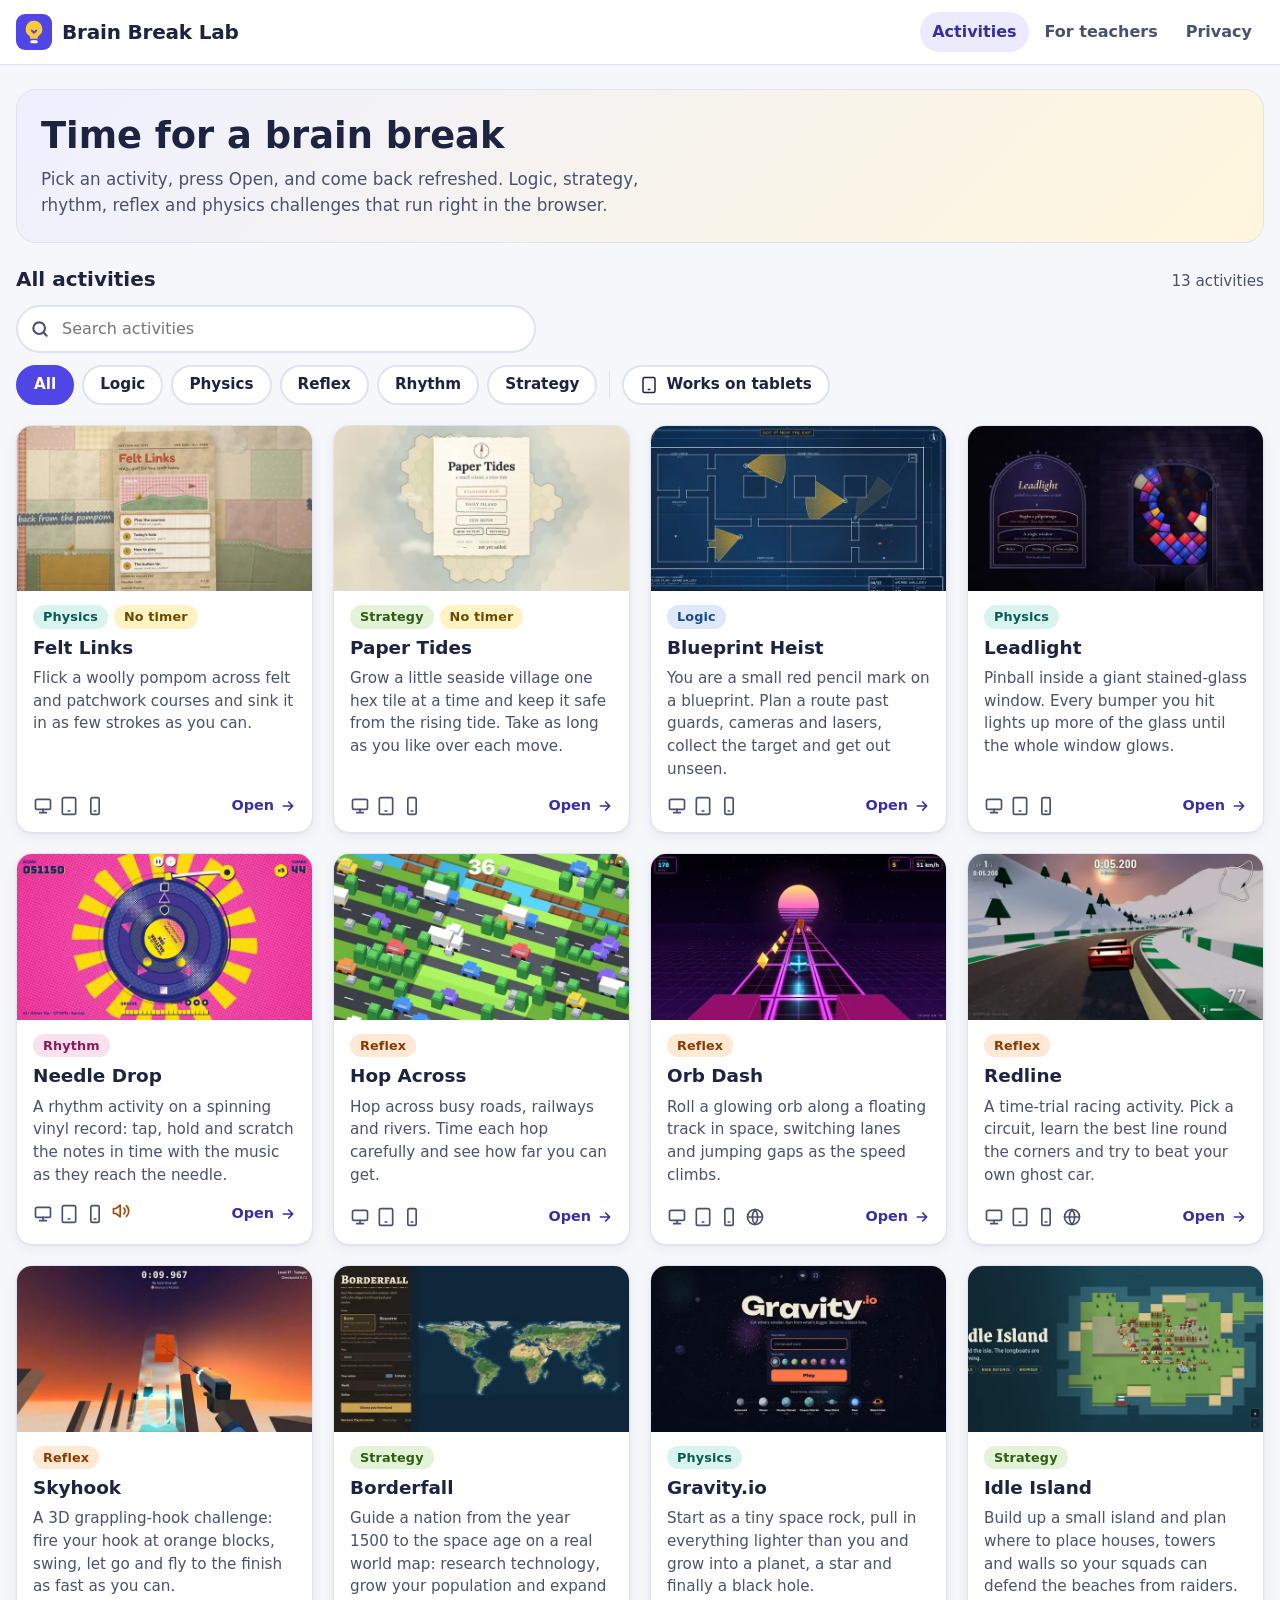
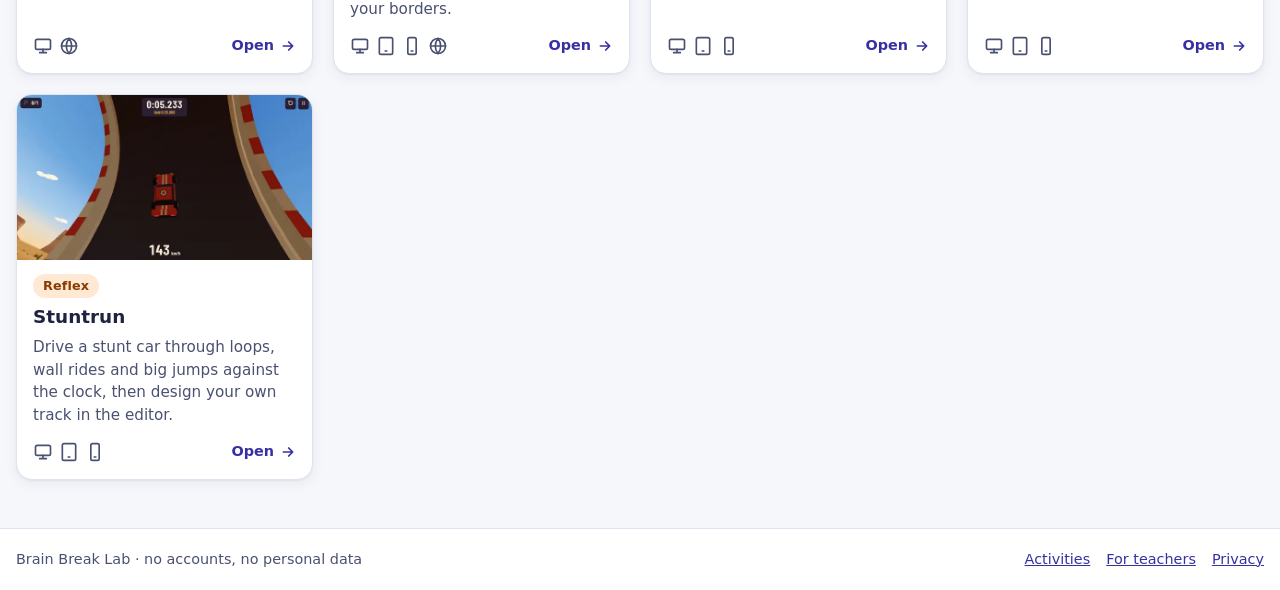
==== index.html @ cc8e6ca2 "Brain Break Lab: classroom activity site Plain HTML/CSS/JS site that embeds browser activities from " ====
<!doctype html>
<html lang="en-GB">
<head>
  <meta charset="utf-8">
  <meta name="viewport" content="width=device-width, initial-scale=1">
  <title>Brain Break Lab</title>
  <meta name="description" content="Short brain-break activities for the classroom: logic, strategy, rhythm, reflex and physics challenges that open in the browser.">
  <meta name="theme-color" content="#4f46e5">
  <meta property="og:title" content="Brain Break Lab">
  <meta property="og:description" content="Short brain-break activities for the classroom.">
  <link rel="icon" href="assets/favicon.svg" type="image/svg+xml">
  <link rel="stylesheet" href="assets/style.css">
</head>
<body data-page="home">
  <a class="skip-link" href="#main">Skip to the activities</a>
  <header class="site-header">
    <div class="wrap">
      <a class="brand" href="./" aria-label="Brain Break Lab home">
        <svg viewBox="0 0 48 48" aria-hidden="true" focusable="false"><rect width="48" height="48" rx="12" fill="#4f46e5"/><path d="M24 9a11 11 0 0 0-6.5 19.9c1 .8 1.5 1.9 1.5 3.1v1h10v-1c0-1.2.5-2.3 1.5-3.1A11 11 0 0 0 24 9z" fill="#ffc93c"/><rect x="19" y="35" width="10" height="4" rx="2" fill="#fff"/><path d="M21 22l3 3 3-3" fill="none" stroke="#4f46e5" stroke-width="2.4" stroke-linecap="round" stroke-linejoin="round"/></svg>
        Brain Break Lab
      </a>
      <nav class="site-nav" aria-label="Main">
        <a href="./" aria-current="page">Activities</a>
        <a href="teachers.html">For teachers</a>
        <a href="privacy.html">Privacy</a>
      </nav>
    </div>
  </header>

  <main id="main" class="wrap">
    <section class="hero" aria-labelledby="hero-h">
      <h1 id="hero-h">Time for a brain break</h1>
      <p>Pick an activity, press Open, and come back refreshed. Logic, strategy, rhythm, reflex and physics challenges that run right in the browser.</p>
    </section>

    <section class="recent" id="recent" aria-labelledby="recent-h" hidden>
      <div class="section-head">
        <h2 id="recent-h">Recently opened</h2>
        <button type="button" class="link-btn" id="recent-clear">Clear</button>
      </div>
      <ul class="recent-list" id="recent-list"></ul>
    </section>

    <section aria-labelledby="all-h">
      <div class="section-head"><h2 id="all-h">All activities</h2><p class="result-count" id="count" aria-live="polite"></p></div>
      <div class="toolbar">
        <div class="search">
          <svg viewBox="0 0 24 24" fill="none" stroke="currentColor" stroke-width="2.5" stroke-linecap="round" aria-hidden="true" focusable="false"><circle cx="11" cy="11" r="7"/><path d="m20 20-3.5-3.5"/></svg>
          <label class="sr-only" for="search">Search activities</label>
          <input type="search" id="search" placeholder="Search activities" autocomplete="off" spellcheck="false">
        </div>
        <div class="chips" role="group" aria-label="Filter activities">
          <div class="chips" id="chips" role="group" aria-label="Category"></div>
          <span class="divider" aria-hidden="true"></span>
          <button type="button" class="chip chip-toggle" id="tablet-filter" aria-pressed="false">
            <svg viewBox="0 0 24 24" fill="none" stroke="currentColor" stroke-width="2" stroke-linecap="round" stroke-linejoin="round" aria-hidden="true" focusable="false"><rect x="4" y="2" width="16" height="20" rx="2"/><path d="M11 18h2"/></svg>
            Works on tablets
          </button>
        </div>
      </div>

      <ul class="grid" id="grid" aria-label="Activities"></ul>
      <div class="empty" id="empty" hidden>
        <p><strong>No activities match.</strong></p>
        <p><button type="button" class="btn btn-ghost" id="clear-filters">Clear search and filters</button></p>
      </div>
    </section>

    <!-- At most one ad slot, Home page only. Stays empty and hidden unless
         site-config.json has "ads": { "enabled": true, "client": "ca-pub-…" }.
         See the "Ads" section of README.md before turning this on. -->
    <aside class="ad-slot" id="ad-slot" aria-label="Advertisement" hidden></aside>
  </main>

  <footer class="site-footer">
    <div class="wrap">
      <span>Brain Break Lab · no accounts, no personal data</span>
      <nav aria-label="Footer">
        <a href="./">Activities</a>
        <a href="teachers.html">For teachers</a>
        <a href="privacy.html">Privacy</a>
      </nav>
    </div>
  </footer>
  <script src="assets/app.js"></script>
</body>
</html>
---- assets/style.css ----
/* Brain Break Lab: shared styles. No external fonts or CDNs. */
:root {
  --bg: #f6f7fb;
  --surface: #ffffff;
  --ink: #1d2340;
  --ink-soft: #4a5170;
  --line: #dfe3ef;
  --brand: #4f46e5;
  --brand-dark: #3730a3;
  --brand-tint: #eceafd;
  --sun: #ffc93c;
  --focus: #f59e0b;
  --radius: 16px;
  --shadow: 0 1px 2px rgba(29, 35, 64, .06), 0 4px 14px rgba(29, 35, 64, .06);
  --shadow-hover: 0 2px 4px rgba(29, 35, 64, .08), 0 10px 28px rgba(29, 35, 64, .12);
  --font: system-ui, -apple-system, "Segoe UI", Roboto, "Helvetica Neue", Arial, "Noto Sans", sans-serif;
  --gutter: 16px;
}

*, *::before, *::after { box-sizing: border-box; }
html { -webkit-text-size-adjust: 100%; }
body {
  margin: 0;
  font-family: var(--font);
  font-size: 1rem;
  line-height: 1.5;
  color: var(--ink);
  background: var(--bg);
}
img { max-width: 100%; display: block; }
a { color: var(--brand-dark); }
a:hover { color: var(--brand); }
h1, h2, h3 { line-height: 1.2; margin: 0 0 .5em; }
p { margin: 0 0 1em; }

:focus-visible {
  outline: 3px solid var(--focus);
  outline-offset: 2px;
  border-radius: 6px;
}

.sr-only {
  position: absolute !important;
  width: 1px; height: 1px; padding: 0; margin: -1px;
  overflow: hidden; clip: rect(0 0 0 0); white-space: nowrap; border: 0;
}
.skip-link {
  position: absolute; left: 8px; top: -60px; z-index: 100;
  background: var(--ink); color: #fff; padding: 10px 14px; border-radius: 8px;
  text-decoration: none; font-weight: 600;
}
.skip-link:focus { top: 8px; color: #fff; }

.wrap { width: 100%; max-width: 1280px; margin: 0 auto; padding: 0 var(--gutter); }

/* Header */
.site-header {
  background: var(--surface);
  border-bottom: 1px solid var(--line);
}
.site-header .wrap {
  display: flex; align-items: center; justify-content: space-between;
  gap: 12px; flex-wrap: wrap; padding-top: 12px; padding-bottom: 12px;
}
.brand {
  display: inline-flex; align-items: center; gap: 10px;
  color: var(--ink); text-decoration: none; font-weight: 800; font-size: 1.25rem;
  letter-spacing: -.01em;
}
.brand:hover { color: var(--ink); }
.brand svg { width: 36px; height: 36px; flex: none; }
.site-nav { display: flex; gap: 4px; flex-wrap: wrap; }
.site-nav a {
  text-decoration: none; color: var(--ink-soft); font-weight: 600;
  padding: 8px 12px; border-radius: 999px;
}
.site-nav a:hover { background: var(--brand-tint); color: var(--brand-dark); }
.site-nav a[aria-current="page"] { background: var(--brand-tint); color: var(--brand-dark); }

main, main.wrap { display: block; padding-top: 24px; padding-bottom: 48px; }

/* Footer */
.site-footer { border-top: 1px solid var(--line); background: var(--surface); color: var(--ink-soft); font-size: .9rem; }
.site-footer .wrap { display: flex; flex-wrap: wrap; gap: 8px 20px; justify-content: space-between; padding-top: 20px; padding-bottom: 20px; }
.site-footer nav { display: flex; gap: 16px; flex-wrap: wrap; }

/* Hero */
.hero {
  background: linear-gradient(135deg, #eef0ff 0%, #fff6dc 100%);
  border: 1px solid var(--line);
  border-radius: calc(var(--radius) + 4px);
  padding: 24px;
  margin-bottom: 24px;
}
.hero h1 { font-size: clamp(1.6rem, 4vw, 2.3rem); margin-bottom: .25em; }
.hero p { color: var(--ink-soft); font-size: 1.05rem; max-width: 60ch; margin: 0; }

/* Buttons */
.btn {
  display: inline-flex; align-items: center; justify-content: center; gap: 8px;
  min-height: 44px; padding: 10px 18px;
  font: inherit; font-weight: 700; text-decoration: none;
  border-radius: 999px; border: 2px solid transparent; cursor: pointer;
  background: var(--brand); color: #fff;
}
.btn:hover { background: var(--brand-dark); color: #fff; }
.btn svg { width: 20px; height: 20px; flex: none; }
.btn-ghost { background: var(--surface); color: var(--ink); border-color: var(--line); }
.btn-ghost:hover { background: var(--brand-tint); color: var(--brand-dark); border-color: #c9c4f7; }
.btn-small { min-height: 36px; padding: 6px 14px; font-size: .9rem; }

/* Filters */
.toolbar { display: grid; gap: 12px; margin-bottom: 20px; }
.search {
  position: relative; max-width: 520px;
}
.search svg { position: absolute; left: 14px; top: 50%; width: 20px; height: 20px; transform: translateY(-50%); color: var(--ink-soft); pointer-events: none; }
.search input {
  width: 100%; min-height: 48px; padding: 10px 14px 10px 44px;
  font: inherit; color: var(--ink);
  border: 2px solid var(--line); border-radius: 999px; background: var(--surface);
}
.search input:focus { border-color: var(--brand); outline: none; box-shadow: 0 0 0 3px rgba(245, 158, 11, .5); }
.chips { display: flex; flex-wrap: wrap; gap: 8px; align-items: center; }
.chip {
  min-height: 40px; padding: 6px 16px;
  font: inherit; font-weight: 600; font-size: .95rem; color: var(--ink);
  background: var(--surface); border: 2px solid var(--line); border-radius: 999px; cursor: pointer;
}
.chip:hover { border-color: #c9c4f7; background: var(--brand-tint); }
.chip[aria-pressed="true"] { background: var(--brand); border-color: var(--brand); color: #fff; }
.chip-toggle { display: inline-flex; align-items: center; gap: 8px; }
.chip-toggle svg { width: 18px; height: 18px; }
.chips .divider { width: 1px; height: 28px; background: var(--line); margin: 0 4px; }
.result-count { color: var(--ink-soft); font-size: .95rem; margin: 0; }

/* Grid of cards */
.grid { display: grid; gap: 20px; grid-template-columns: 1fr; list-style: none; margin: 0; padding: 0; }
@media (min-width: 600px) { .grid { grid-template-columns: repeat(2, 1fr); } }
@media (min-width: 900px) { .grid { grid-template-columns: repeat(3, 1fr); } }
@media (min-width: 1200px) { .grid { grid-template-columns: repeat(4, 1fr); } }

.card {
  position: relative; display: flex; flex-direction: column;
  background: var(--surface); border: 1px solid var(--line); border-radius: var(--radius);
  overflow: hidden; box-shadow: var(--shadow);
  transition: transform .15s ease, box-shadow .15s ease;
}
.card:hover { transform: translateY(-3px); box-shadow: var(--shadow-hover); }
.card:focus-within { box-shadow: var(--shadow-hover), 0 0 0 3px var(--focus); }
.card .thumb { aspect-ratio: 16 / 9; background: #e8ebf5; }
.card .thumb img { width: 100%; height: 100%; object-fit: cover; }
.card-body { display: flex; flex-direction: column; gap: 8px; padding: 14px 16px 16px; flex: 1; }
.card h3 { font-size: 1.15rem; margin: 0; }
.card h3 a { color: var(--ink); text-decoration: none; }
.card h3 a::after { content: ""; position: absolute; inset: 0; } /* whole card is clickable */
.card h3 a:focus-visible { outline: none; }
.card p { margin: 0; color: var(--ink-soft); font-size: .95rem; }
.card-meta { display: flex; align-items: center; justify-content: space-between; gap: 8px; margin-top: auto; padding-top: 6px; flex-wrap: wrap; }
.card .open-pill {
  display: inline-flex; align-items: center; gap: 6px;
  font-weight: 700; font-size: .9rem; color: var(--brand-dark);
}
.card .open-pill svg { width: 16px; height: 16px; }

.badges { display: flex; flex-wrap: wrap; gap: 6px; align-items: center; }
.badge {
  display: inline-flex; align-items: center; gap: 4px;
  padding: 2px 10px; border-radius: 999px;
  font-size: .8rem; font-weight: 700; letter-spacing: .01em;
  background: #ece9fd; color: #3b2fa8;
}
.badge[data-cat="Physics"]  { background: #d9f3ef; color: #0b5c52; }
.badge[data-cat="Strategy"] { background: #e2f3d8; color: #2f5d12; }
.badge[data-cat="Logic"]    { background: #dde9fb; color: #1c4a8f; }
.badge[data-cat="Rhythm"]   { background: #fbe0ee; color: #8a1b55; }
.badge[data-cat="Reflex"]   { background: #ffe8d4; color: #8a3b00; }
.badge[data-cat="Arena"]    { background: #e8e9ee; color: #3a3f52; }
.badge-calm { background: #fff3c4; color: #6b4b00; }

.icons { display: inline-flex; gap: 6px; align-items: center; color: var(--ink-soft); }
.icons svg { width: 20px; height: 20px; }
.icons .warn { color: #a3470c; }

.empty {
  text-align: center; padding: 40px 16px; color: var(--ink-soft);
  background: var(--surface); border: 2px dashed var(--line); border-radius: var(--radius);
}

/* Recently opened */
.recent { margin-bottom: 28px; }
.section-head { display: flex; align-items: baseline; justify-content: space-between; gap: 12px; margin-bottom: 12px; }
.section-head h2 { font-size: 1.25rem; margin: 0; }
.link-btn { background: none; border: 0; font: inherit; color: var(--brand-dark); text-decoration: underline; cursor: pointer; padding: 4px; }
.recent-list { display: flex; gap: 12px; overflow-x: auto; list-style: none; margin: 0; padding: 4px 4px 10px; scroll-snap-type: x proximity; }
.recent-list li { flex: 0 0 200px; scroll-snap-align: start; }
.recent-item {
  display: block; text-decoration: none; color: var(--ink);
  background: var(--surface); border: 1px solid var(--line); border-radius: 12px; overflow: hidden; box-shadow: var(--shadow);
}
.recent-item:hover { color: var(--brand-dark); box-shadow: var(--shadow-hover); }
.recent-item img { aspect-ratio: 16 / 9; width: 100%; height: auto; object-fit: cover; background: #e8ebf5; }
.recent-item span { display: block; padding: 8px 10px; font-weight: 700; font-size: .95rem; }

/* Ad slot (only used when ads are turned on in site-config.json) */
.ad-slot { margin: 32px auto 0; max-width: 728px; text-align: center; }
.ad-slot .ad-label { font-size: .75rem; color: var(--ink-soft); text-transform: uppercase; letter-spacing: .08em; }

/* Activity page */
.activity-top { display: flex; align-items: center; gap: 12px; flex-wrap: wrap; margin-bottom: 16px; }
.activity-top h1 { font-size: clamp(1.4rem, 3vw, 2rem); margin: 0; }
.stage-outer { margin: 0 auto 14px; width: 100%; max-width: calc((100vh - 200px) * 16 / 9); min-width: min(100%, 560px); }
.stage {
  position: relative; width: 100%; aspect-ratio: 16 / 9;
  background: #1d2340; border-radius: var(--radius); overflow: hidden;
  box-shadow: var(--shadow);
}
.stage iframe { position: absolute; inset: 0; width: 100%; height: 100%; border: 0; display: block; background: #1d2340; }
.stage:fullscreen { border-radius: 0; aspect-ratio: auto; width: 100vw; height: 100vh; max-width: none; }
.stage:-webkit-full-screen { border-radius: 0; width: 100vw; height: 100vh; }
.stage-msg {
  position: absolute; inset: 0; display: flex; flex-direction: column; align-items: center; justify-content: center;
  gap: 12px; padding: 24px; text-align: center; color: #fff;
  background: rgba(29, 35, 64, .92);
}
.stage-msg[hidden] { display: none; }
.stage-msg p { margin: 0; max-width: 46ch; }
.stage-msg .btn { background: #fff; color: var(--ink); }
.stage-msg .btn:hover { background: var(--sun); color: var(--ink); }
.spinner {
  width: 40px; height: 40px; border-radius: 50%;
  border: 4px solid rgba(255, 255, 255, .25); border-top-color: var(--sun);
  animation: spin 1s linear infinite;
}
@keyframes spin { to { transform: rotate(360deg); } }
.stage-tools { display: flex; gap: 10px; flex-wrap: wrap; align-items: center; justify-content: space-between; margin-bottom: 24px; }
.stage-tools .hint { color: var(--ink-soft); font-size: .9rem; margin: 0; }
.stage-tools .btns { display: flex; gap: 10px; flex-wrap: wrap; }

.pc-only-box {
  background: var(--surface); border: 2px solid var(--line); border-radius: var(--radius);
  padding: 32px 24px; text-align: center; margin-bottom: 24px;
}
.pc-only-box svg { width: 64px; height: 64px; color: var(--brand); margin: 0 auto 12px; }

.info-grid { display: grid; gap: 20px; }
@media (min-width: 900px) { .info-grid { grid-template-columns: 1fr 1.2fr; align-items: start; } }
.panel { background: var(--surface); border: 1px solid var(--line); border-radius: var(--radius); padding: 20px; box-shadow: var(--shadow); }
.panel h2 { font-size: 1.15rem; }
.notes { list-style: none; padding: 0; margin: 12px 0 0; display: grid; gap: 10px; }
.notes li { display: flex; gap: 10px; align-items: flex-start; padding: 10px 12px; border-radius: 12px; background: var(--bg); }
.notes li svg { width: 22px; height: 22px; flex: none; margin-top: 1px; color: var(--brand); }
.notes li.note-warn { background: #fff4e5; }
.notes li.note-warn svg { color: #a3470c; }

table { width: 100%; border-collapse: collapse; font-size: .95rem; }
th, td { text-align: left; padding: 10px 12px; border-bottom: 1px solid var(--line); vertical-align: top; }
thead th { background: var(--bg); font-size: .85rem; text-transform: uppercase; letter-spacing: .04em; color: var(--ink-soft); }
tbody tr:last-child td { border-bottom: 0; }
.table-wrap { overflow-x: auto; border: 1px solid var(--line); border-radius: 12px; }

/* Text pages */
.prose { max-width: 78ch; }
.prose h2 { margin-top: 1.6em; font-size: 1.35rem; }
.prose ul { padding-left: 1.3em; }
.prose li { margin-bottom: .35em; }
.url-list { font-family: ui-monospace, "Cascadia Mono", Consolas, Menlo, monospace; font-size: .9rem; background: var(--surface); border: 1px solid var(--line); border-radius: 12px; padding: 14px 16px; white-space: pre-wrap; word-break: break-all; margin: 0 0 12px; }
.callout { background: #fff8e1; border: 1px solid #f3dc8f; border-radius: 12px; padding: 14px 16px; margin: 1em 0; }

@media (max-width: 599px) {
  .hero { padding: 18px; }
  .chips .divider { display: none; }
  .stage-outer { min-width: 0; }
}

@media (prefers-reduced-motion: reduce) {
  *, *::before, *::after { animation-duration: .01ms !important; animation-iteration-count: 1 !important; transition-duration: .01ms !important; scroll-behavior: auto !important; }
  .card:hover { transform: none; }
}
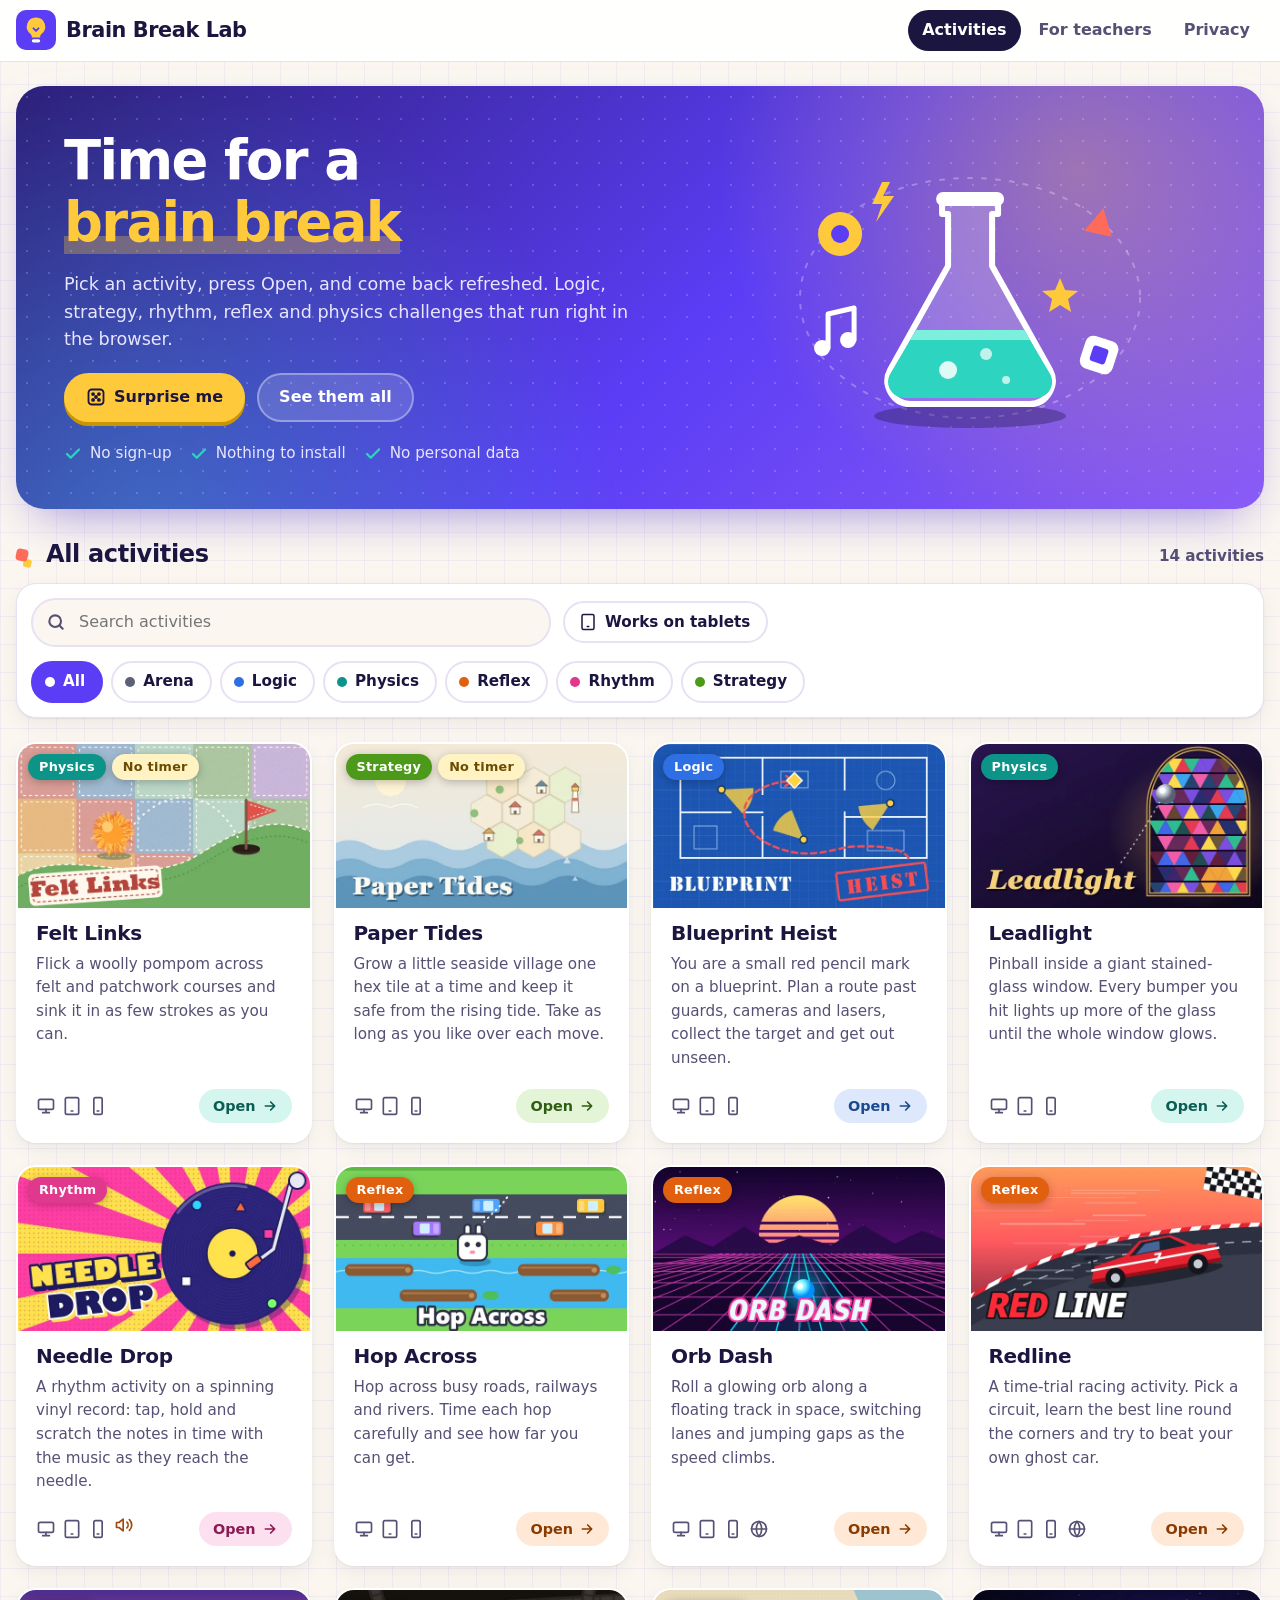
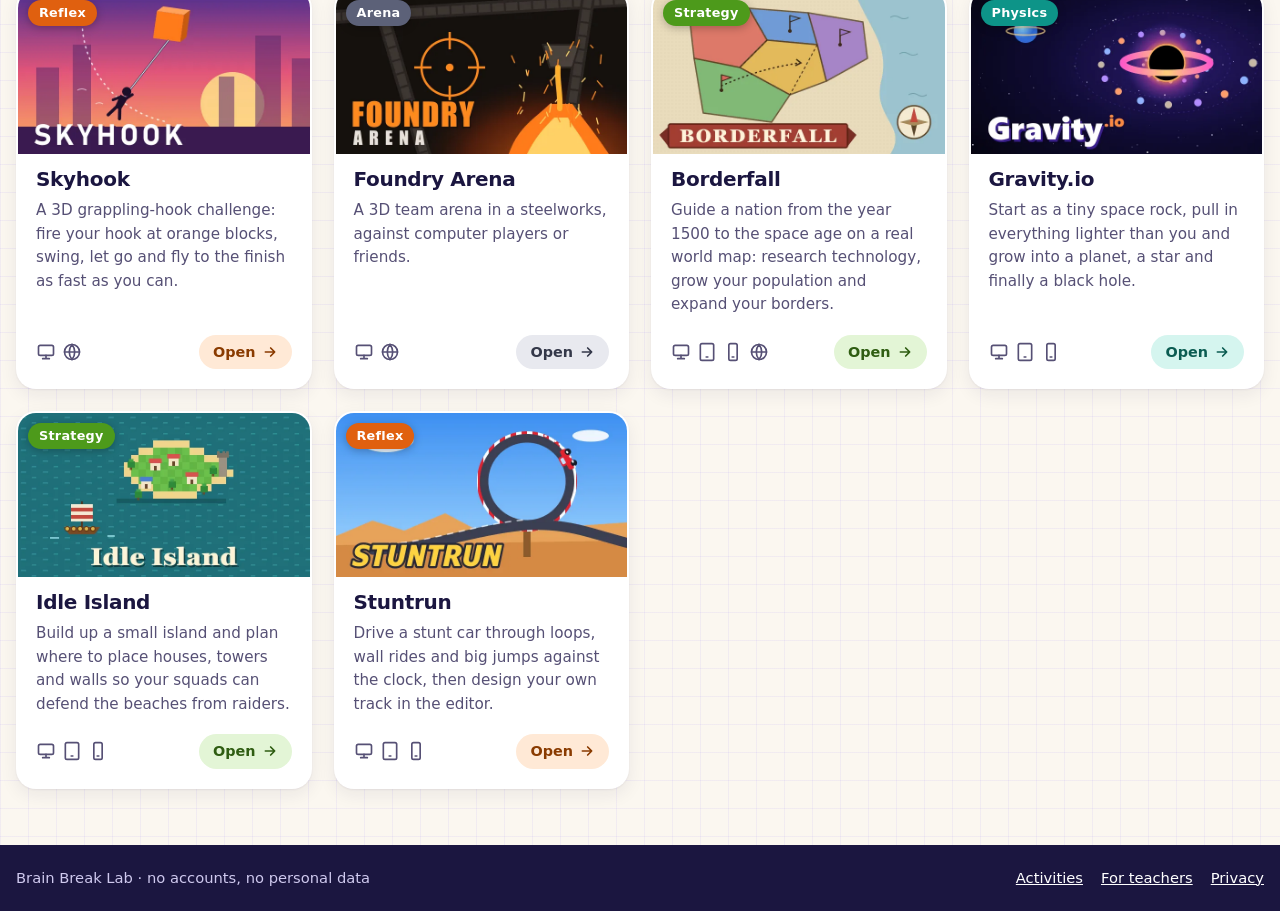
==== commit 53b95ebc: "New look and custom thumbnail artwork - Brighter design: hero banner with illustration, category col" ====
--- a/index.html
+++ b/index.html
@@ -5,7 +5,7 @@
   <meta name="viewport" content="width=device-width, initial-scale=1">
   <title>Brain Break Lab</title>
   <meta name="description" content="Short brain-break activities for the classroom: logic, strategy, rhythm, reflex and physics challenges that open in the browser.">
-  <meta name="theme-color" content="#4f46e5">
+  <meta name="theme-color" content="#5b3df5">
   <meta property="og:title" content="Brain Break Lab">
   <meta property="og:description" content="Short brain-break activities for the classroom.">
   <link rel="icon" href="assets/favicon.svg" type="image/svg+xml">
@@ -16,7 +16,7 @@
   <header class="site-header">
     <div class="wrap">
       <a class="brand" href="./" aria-label="Brain Break Lab home">
-        <svg viewBox="0 0 48 48" aria-hidden="true" focusable="false"><rect width="48" height="48" rx="12" fill="#4f46e5"/><path d="M24 9a11 11 0 0 0-6.5 19.9c1 .8 1.5 1.9 1.5 3.1v1h10v-1c0-1.2.5-2.3 1.5-3.1A11 11 0 0 0 24 9z" fill="#ffc93c"/><rect x="19" y="35" width="10" height="4" rx="2" fill="#fff"/><path d="M21 22l3 3 3-3" fill="none" stroke="#4f46e5" stroke-width="2.4" stroke-linecap="round" stroke-linejoin="round"/></svg>
+        <svg viewBox="0 0 48 48" aria-hidden="true" focusable="false"><rect width="48" height="48" rx="12" fill="#5b3df5"/><path d="M24 9a11 11 0 0 0-6.5 19.9c1 .8 1.5 1.9 1.5 3.1v1h10v-1c0-1.2.5-2.3 1.5-3.1A11 11 0 0 0 24 9z" fill="#ffc93c"/><rect x="19" y="35" width="10" height="4" rx="2" fill="#fff"/><path d="M21 22l3 3 3-3" fill="none" stroke="#5b3df5" stroke-width="2.4" stroke-linecap="round" stroke-linejoin="round"/></svg>
         Brain Break Lab
       </a>
       <nav class="site-nav" aria-label="Main">
@@ -29,8 +29,43 @@
 
   <main id="main" class="wrap">
     <section class="hero" aria-labelledby="hero-h">
-      <h1 id="hero-h">Time for a brain break</h1>
-      <p>Pick an activity, press Open, and come back refreshed. Logic, strategy, rhythm, reflex and physics challenges that run right in the browser.</p>
+      <div>
+        <h1 id="hero-h">Time for a <span class="hl">brain break</span></h1>
+        <p>Pick an activity, press Open, and come back refreshed. Logic, strategy, rhythm, reflex and physics challenges that run right in the browser.</p>
+        <div class="hero-actions">
+          <button type="button" class="btn btn-sun" id="surprise" hidden>
+            <svg viewBox="0 0 24 24" fill="none" stroke="currentColor" stroke-width="2.2" stroke-linecap="round" stroke-linejoin="round" aria-hidden="true" focusable="false"><rect x="3" y="3" width="18" height="18" rx="4"/><circle cx="8.5" cy="8.5" r="1.2" fill="currentColor"/><circle cx="15.5" cy="15.5" r="1.2" fill="currentColor"/><circle cx="15.5" cy="8.5" r="1.2" fill="currentColor"/><circle cx="8.5" cy="15.5" r="1.2" fill="currentColor"/><circle cx="12" cy="12" r="1.2" fill="currentColor"/></svg>
+            Surprise me
+          </button>
+          <a class="btn btn-glass" href="#all-h">See them all</a>
+        </div>
+        <ul class="hero-facts">
+          <li><svg viewBox="0 0 24 24" fill="none" stroke="currentColor" stroke-width="3" stroke-linecap="round" stroke-linejoin="round" aria-hidden="true" focusable="false"><path d="M4 12l5 5L20 6"/></svg>No sign-up</li>
+          <li><svg viewBox="0 0 24 24" fill="none" stroke="currentColor" stroke-width="3" stroke-linecap="round" stroke-linejoin="round" aria-hidden="true" focusable="false"><path d="M4 12l5 5L20 6"/></svg>Nothing to install</li>
+          <li><svg viewBox="0 0 24 24" fill="none" stroke="currentColor" stroke-width="3" stroke-linecap="round" stroke-linejoin="round" aria-hidden="true" focusable="false"><path d="M4 12l5 5L20 6"/></svg>No personal data</li>
+        </ul>
+      </div>
+      <div class="hero-art" aria-hidden="true">
+        <svg viewBox="0 0 400 300" focusable="false">
+          <g class="orbit" fill="none" stroke="rgba(255,255,255,.28)" stroke-width="2" stroke-dasharray="4 10" stroke-linecap="round"><ellipse cx="200" cy="150" rx="170" ry="120"/></g>
+          <ellipse cx="200" cy="268" rx="96" ry="12" fill="rgba(27,22,64,.35)"/>
+          <!-- flask -->
+          <path d="M172 52h56v14h-6v52l58 104c8 15-3 34-20 34H140c-17 0-28-19-20-34l58-104V66h-6z" fill="rgba(255,255,255,.18)" stroke="#fff" stroke-width="6" stroke-linejoin="round"/>
+          <path d="M146 182h108l26 44c6 11-2 24-14 24H134c-12 0-20-13-14-24z" fill="#2dd4bf"/>
+          <path d="M146 182h108l6 10H140z" fill="#7cf0dd"/>
+          <circle class="float" cx="178" cy="222" r="9" fill="#fff" opacity=".85"/>
+          <circle class="float b" cx="216" cy="206" r="6" fill="#fff" opacity=".7"/>
+          <circle class="float c" cx="236" cy="232" r="4" fill="#fff" opacity=".7"/>
+          <rect x="166" y="44" width="68" height="14" rx="7" fill="#fff"/>
+          <!-- floating shapes -->
+          <g class="float"><circle cx="70" cy="86" r="22" fill="#ffc93c"/><circle cx="70" cy="86" r="9" fill="#5b3df5"/></g>
+          <g class="float b"><path d="M330 60l14 26h-28z" fill="#ff6b5b" transform="rotate(12 330 76)"/></g>
+          <g class="float c"><rect x="312" y="190" width="34" height="34" rx="8" fill="#fff" transform="rotate(18 329 207)"/><rect x="321" y="199" width="16" height="16" rx="3" fill="#5b3df5" transform="rotate(18 329 207)"/></g>
+          <g class="float b"><path d="M58 200v-34l26-6v32" fill="none" stroke="#fff" stroke-width="5" stroke-linecap="round" stroke-linejoin="round"/><circle cx="52" cy="200" r="8" fill="#fff"/><circle cx="78" cy="192" r="8" fill="#fff"/></g>
+          <g class="float"><path d="M290 130l5 12 13 1-10 8 3 13-11-7-11 7 3-13-10-8 13-1z" fill="#ffc93c"/></g>
+          <g class="float c"><path d="M112 34l-10 22h10l-6 18 18-26h-11l7-14z" fill="#ffc93c"/></g>
+        </svg>
+      </div>
     </section>
 
     <section class="recent" id="recent" aria-labelledby="recent-h" hidden>
@@ -43,20 +78,19 @@
 
     <section aria-labelledby="all-h">
       <div class="section-head"><h2 id="all-h">All activities</h2><p class="result-count" id="count" aria-live="polite"></p></div>
-      <div class="toolbar">
-        <div class="search">
-          <svg viewBox="0 0 24 24" fill="none" stroke="currentColor" stroke-width="2.5" stroke-linecap="round" aria-hidden="true" focusable="false"><circle cx="11" cy="11" r="7"/><path d="m20 20-3.5-3.5"/></svg>
-          <label class="sr-only" for="search">Search activities</label>
-          <input type="search" id="search" placeholder="Search activities" autocomplete="off" spellcheck="false">
-        </div>
-        <div class="chips" role="group" aria-label="Filter activities">
-          <div class="chips" id="chips" role="group" aria-label="Category"></div>
-          <span class="divider" aria-hidden="true"></span>
+      <div class="toolbar" role="group" aria-label="Filter activities">
+        <div class="toolbar-row">
+          <div class="search">
+            <svg viewBox="0 0 24 24" fill="none" stroke="currentColor" stroke-width="2.5" stroke-linecap="round" aria-hidden="true" focusable="false"><circle cx="11" cy="11" r="7"/><path d="m20 20-3.5-3.5"/></svg>
+            <label class="sr-only" for="search">Search activities</label>
+            <input type="search" id="search" placeholder="Search activities" autocomplete="off" spellcheck="false">
+          </div>
           <button type="button" class="chip chip-toggle" id="tablet-filter" aria-pressed="false">
             <svg viewBox="0 0 24 24" fill="none" stroke="currentColor" stroke-width="2" stroke-linecap="round" stroke-linejoin="round" aria-hidden="true" focusable="false"><rect x="4" y="2" width="16" height="20" rx="2"/><path d="M11 18h2"/></svg>
             Works on tablets
           </button>
         </div>
+        <div class="chips" id="chips" role="group" aria-label="Category"></div>
       </div>
 
       <ul class="grid" id="grid" aria-label="Activities"></ul>
--- a/assets/style.css
+++ b/assets/style.css
@@ -1,21 +1,39 @@
 /* Brain Break Lab: shared styles. No external fonts or CDNs. */
 :root {
-  --bg: #f6f7fb;
+  --bg: #fbf7f0;
+  --grid-line: rgba(91, 61, 245, .06);
   --surface: #ffffff;
-  --ink: #1d2340;
-  --ink-soft: #4a5170;
-  --line: #dfe3ef;
-  --brand: #4f46e5;
-  --brand-dark: #3730a3;
-  --brand-tint: #eceafd;
+  --ink: #1b1640;
+  --ink-soft: #565075;
+  --line: #e7e1f3;
+  --brand: #5b3df5;
+  --brand-dark: #3f25c9;
+  --brand-tint: #efebff;
+  --night: #1b1640;
+  --night-2: #2c1f78;
   --sun: #ffc93c;
+  --coral: #ff6b5b;
+  --mint: #2dd4bf;
   --focus: #f59e0b;
-  --radius: 16px;
-  --shadow: 0 1px 2px rgba(29, 35, 64, .06), 0 4px 14px rgba(29, 35, 64, .06);
-  --shadow-hover: 0 2px 4px rgba(29, 35, 64, .08), 0 10px 28px rgba(29, 35, 64, .12);
+  --radius: 20px;
+  --shadow: 0 1px 2px rgba(27, 22, 64, .06), 0 6px 18px rgba(27, 22, 64, .07);
+  --shadow-hover: 0 4px 8px rgba(27, 22, 64, .08), 0 18px 40px rgba(27, 22, 64, .16);
   --font: system-ui, -apple-system, "Segoe UI", Roboto, "Helvetica Neue", Arial, "Noto Sans", sans-serif;
+  --font-display: ui-rounded, "SF Pro Rounded", "Segoe UI Variable Display", "Segoe UI", system-ui, sans-serif;
   --gutter: 16px;
-}
+  --c: var(--brand);
+  --c-tint: var(--brand-tint);
+  --c-ink: var(--brand-dark);
+}
+
+/* One colour per category, used by badges, chips, cards and the activity page. */
+[data-cat="Physics"]  { --c: #0d9488; --c-tint: #d5f5ef; --c-ink: #0b5c52; }
+[data-cat="Strategy"] { --c: #4d9a1b; --c-tint: #e3f5d6; --c-ink: #2f5d12; }
+[data-cat="Logic"]    { --c: #2f6fe4; --c-tint: #dde8fd; --c-ink: #1c4a8f; }
+[data-cat="Rhythm"]   { --c: #e0388d; --c-tint: #fde0ef; --c-ink: #8a1b55; }
+[data-cat="Reflex"]   { --c: #e0600f; --c-tint: #ffe9d6; --c-ink: #8a3b00; }
+[data-cat="Arena"]    { --c: #5c6178; --c-tint: #e8e9ef; --c-ink: #343849; }
+[data-cat="All"]      { --c: var(--brand); --c-tint: var(--brand-tint); --c-ink: var(--brand-dark); }
 
 *, *::before, *::after { box-sizing: border-box; }
 html { -webkit-text-size-adjust: 100%; }
@@ -23,20 +41,28 @@
   margin: 0;
   font-family: var(--font);
   font-size: 1rem;
-  line-height: 1.5;
+  line-height: 1.55;
   color: var(--ink);
-  background: var(--bg);
-}
+  background-color: var(--bg);
+  background-image:
+    linear-gradient(var(--grid-line) 1px, transparent 1px),
+    linear-gradient(90deg, var(--grid-line) 1px, transparent 1px);
+  background-size: 28px 28px;
+  min-height: 100vh;
+  display: flex; flex-direction: column;
+}
+body > main { flex: 1 0 auto; width: 100%; }
 img { max-width: 100%; display: block; }
 a { color: var(--brand-dark); }
 a:hover { color: var(--brand); }
-h1, h2, h3 { line-height: 1.2; margin: 0 0 .5em; }
+h1, h2, h3 { font-family: var(--font-display); line-height: 1.15; margin: 0 0 .5em; letter-spacing: -.015em; }
 p { margin: 0 0 1em; }
+code { font-family: ui-monospace, "Cascadia Mono", Consolas, Menlo, monospace; font-size: .9em; background: var(--brand-tint); padding: 1px 6px; border-radius: 6px; }
 
 :focus-visible {
   outline: 3px solid var(--focus);
   outline-offset: 2px;
-  border-radius: 6px;
+  border-radius: 8px;
 }
 
 .sr-only {
@@ -46,8 +72,8 @@
 }
 .skip-link {
   position: absolute; left: 8px; top: -60px; z-index: 100;
-  background: var(--ink); color: #fff; padding: 10px 14px; border-radius: 8px;
-  text-decoration: none; font-weight: 600;
+  background: var(--ink); color: #fff; padding: 10px 14px; border-radius: 10px;
+  text-decoration: none; font-weight: 700;
 }
 .skip-link:focus { top: 8px; color: #fff; }
 
@@ -55,127 +81,186 @@
 
 /* Header */
 .site-header {
-  background: var(--surface);
+  background: rgba(255, 255, 255, .92);
   border-bottom: 1px solid var(--line);
+  position: sticky; top: 0; z-index: 20;
+  backdrop-filter: saturate(1.4) blur(8px);
+  -webkit-backdrop-filter: saturate(1.4) blur(8px);
 }
 .site-header .wrap {
   display: flex; align-items: center; justify-content: space-between;
-  gap: 12px; flex-wrap: wrap; padding-top: 12px; padding-bottom: 12px;
+  gap: 12px; flex-wrap: wrap; padding-top: 10px; padding-bottom: 10px;
 }
 .brand {
   display: inline-flex; align-items: center; gap: 10px;
-  color: var(--ink); text-decoration: none; font-weight: 800; font-size: 1.25rem;
-  letter-spacing: -.01em;
+  color: var(--ink); text-decoration: none; font-family: var(--font-display); font-weight: 800; font-size: 1.3rem;
+  letter-spacing: -.02em;
 }
 .brand:hover { color: var(--ink); }
-.brand svg { width: 36px; height: 36px; flex: none; }
+.brand svg { width: 40px; height: 40px; flex: none; transition: transform .2s ease; }
+.brand:hover svg { transform: rotate(-8deg) scale(1.05); }
 .site-nav { display: flex; gap: 4px; flex-wrap: wrap; }
 .site-nav a {
-  text-decoration: none; color: var(--ink-soft); font-weight: 600;
-  padding: 8px 12px; border-radius: 999px;
+  text-decoration: none; color: var(--ink-soft); font-weight: 650;
+  padding: 8px 14px; border-radius: 999px;
 }
 .site-nav a:hover { background: var(--brand-tint); color: var(--brand-dark); }
-.site-nav a[aria-current="page"] { background: var(--brand-tint); color: var(--brand-dark); }
-
-main, main.wrap { display: block; padding-top: 24px; padding-bottom: 48px; }
+.site-nav a[aria-current="page"] { background: var(--ink); color: #fff; }
+
+main, main.wrap { display: block; padding-top: 24px; padding-bottom: 56px; }
 
 /* Footer */
-.site-footer { border-top: 1px solid var(--line); background: var(--surface); color: var(--ink-soft); font-size: .9rem; }
-.site-footer .wrap { display: flex; flex-wrap: wrap; gap: 8px 20px; justify-content: space-between; padding-top: 20px; padding-bottom: 20px; }
-.site-footer nav { display: flex; gap: 16px; flex-wrap: wrap; }
+.site-footer { background: var(--night); color: #cfc9ee; font-size: .92rem; }
+.site-footer .wrap { display: flex; flex-wrap: wrap; gap: 8px 20px; justify-content: space-between; align-items: center; padding-top: 22px; padding-bottom: 22px; }
+.site-footer a { color: #fff; }
+.site-footer a:hover { color: var(--sun); }
+.site-footer nav { display: flex; gap: 18px; flex-wrap: wrap; }
 
 /* Hero */
 .hero {
-  background: linear-gradient(135deg, #eef0ff 0%, #fff6dc 100%);
-  border: 1px solid var(--line);
-  border-radius: calc(var(--radius) + 4px);
-  padding: 24px;
-  margin-bottom: 24px;
-}
-.hero h1 { font-size: clamp(1.6rem, 4vw, 2.3rem); margin-bottom: .25em; }
-.hero p { color: var(--ink-soft); font-size: 1.05rem; max-width: 60ch; margin: 0; }
+  position: relative; overflow: hidden; isolation: isolate;
+  display: grid; gap: 20px; align-items: center;
+  color: #fff;
+  background:
+    radial-gradient(circle at 85% 20%, rgba(255, 201, 60, .35), transparent 32%),
+    radial-gradient(circle at 10% 110%, rgba(45, 212, 191, .35), transparent 40%),
+    linear-gradient(135deg, var(--night-2) 0%, var(--brand) 55%, #8b5cf6 100%);
+  border-radius: 28px;
+  padding: 32px 24px;
+  margin-bottom: 32px;
+  box-shadow: 0 20px 50px -20px rgba(63, 37, 201, .55);
+}
+.hero::before { /* faint dotted texture */
+  content: ""; position: absolute; inset: 0; z-index: -1; opacity: .18;
+  background-image: radial-gradient(#fff 1px, transparent 1.5px);
+  background-size: 22px 22px;
+}
+.hero h1 { font-size: clamp(2rem, 5.2vw, 3.4rem); font-weight: 850; margin-bottom: .3em; letter-spacing: -.03em; }
+.hero h1 .hl {
+  color: var(--sun); white-space: nowrap;
+  background: linear-gradient(transparent 72%, rgba(255, 201, 60, .3) 72%);
+}
+.hero p { color: #e9e5ff; font-size: 1.1rem; max-width: 52ch; margin: 0 0 20px; }
+.hero-actions { display: flex; flex-wrap: wrap; gap: 12px; align-items: center; }
+.hero .btn-sun { background: var(--sun); color: var(--ink); box-shadow: 0 4px 0 #c99500; }
+.hero .btn-sun:hover { background: #ffd666; color: var(--ink); transform: translateY(-1px); }
+.hero .btn-sun:active { transform: translateY(2px); box-shadow: 0 2px 0 #c99500; }
+.hero .btn-glass { background: rgba(255, 255, 255, .14); color: #fff; border-color: rgba(255, 255, 255, .35); }
+.hero .btn-glass:hover { background: rgba(255, 255, 255, .24); color: #fff; }
+.hero-facts { display: flex; flex-wrap: wrap; gap: 8px 18px; list-style: none; padding: 0; margin: 20px 0 0; font-size: .95rem; color: #e9e5ff; }
+.hero-facts li { display: inline-flex; align-items: center; gap: 8px; }
+.hero-facts svg { width: 18px; height: 18px; color: var(--mint); flex: none; }
+.hero-art { display: none; }
+.hero-art svg { width: 100%; height: auto; display: block; max-height: 300px; }
+.hero-art .float { animation: float 6s ease-in-out infinite; transform-box: fill-box; transform-origin: center; }
+.hero-art .float.b { animation-delay: -2s; animation-duration: 7s; }
+.hero-art .float.c { animation-delay: -4s; animation-duration: 5s; }
+.hero-art .orbit { animation: spin 50s linear infinite; transform-origin: 200px 150px; }
+@keyframes float { 50% { transform: translateY(-8px) rotate(3deg); } }
+@media (min-width: 860px) {
+  .hero { grid-template-columns: 1.3fr 1fr; padding: 44px 48px; }
+  .hero-art { display: block; }
+}
 
 /* Buttons */
 .btn {
   display: inline-flex; align-items: center; justify-content: center; gap: 8px;
-  min-height: 44px; padding: 10px 18px;
-  font: inherit; font-weight: 700; text-decoration: none;
+  min-height: 46px; padding: 10px 20px;
+  font: inherit; font-weight: 750; text-decoration: none;
   border-radius: 999px; border: 2px solid transparent; cursor: pointer;
   background: var(--brand); color: #fff;
+  transition: background-color .15s ease, transform .15s ease, box-shadow .15s ease;
 }
 .btn:hover { background: var(--brand-dark); color: #fff; }
 .btn svg { width: 20px; height: 20px; flex: none; }
 .btn-ghost { background: var(--surface); color: var(--ink); border-color: var(--line); }
-.btn-ghost:hover { background: var(--brand-tint); color: var(--brand-dark); border-color: #c9c4f7; }
+.btn-ghost:hover { background: var(--brand-tint); color: var(--brand-dark); border-color: #cfc5fb; }
 .btn-small { min-height: 36px; padding: 6px 14px; font-size: .9rem; }
 
+/* Section heads */
+.section-head { display: flex; align-items: baseline; justify-content: space-between; gap: 12px; margin-bottom: 14px; flex-wrap: wrap; }
+.section-head h2 { font-size: 1.5rem; margin: 0; display: inline-flex; align-items: center; gap: 10px; }
+.section-head h2::before {
+  content: ""; width: 12px; height: 12px; border-radius: 4px; background: var(--coral);
+  box-shadow: 7px 7px 0 -2px var(--sun); transform: rotate(12deg); margin-right: 8px;
+}
+.result-count { color: var(--ink-soft); font-size: .95rem; margin: 0; font-weight: 600; }
+
 /* Filters */
-.toolbar { display: grid; gap: 12px; margin-bottom: 20px; }
-.search {
-  position: relative; max-width: 520px;
-}
-.search svg { position: absolute; left: 14px; top: 50%; width: 20px; height: 20px; transform: translateY(-50%); color: var(--ink-soft); pointer-events: none; }
+.toolbar {
+  display: grid; gap: 14px; margin-bottom: 24px;
+  background: var(--surface); border: 1px solid var(--line); border-radius: var(--radius);
+  padding: 14px; box-shadow: var(--shadow);
+}
+.toolbar-row { display: flex; flex-wrap: wrap; gap: 10px 12px; align-items: center; }
+.search { position: relative; flex: 1 1 260px; max-width: 520px; }
+.search svg { position: absolute; left: 15px; top: 50%; width: 20px; height: 20px; transform: translateY(-50%); color: var(--ink-soft); pointer-events: none; }
 .search input {
-  width: 100%; min-height: 48px; padding: 10px 14px 10px 44px;
+  width: 100%; min-height: 48px; padding: 10px 14px 10px 46px;
   font: inherit; color: var(--ink);
-  border: 2px solid var(--line); border-radius: 999px; background: var(--surface);
-}
-.search input:focus { border-color: var(--brand); outline: none; box-shadow: 0 0 0 3px rgba(245, 158, 11, .5); }
+  border: 2px solid var(--line); border-radius: 999px; background: var(--bg);
+}
+.search input:focus { border-color: var(--brand); background: #fff; outline: none; box-shadow: 0 0 0 4px rgba(91, 61, 245, .18); }
 .chips { display: flex; flex-wrap: wrap; gap: 8px; align-items: center; }
 .chip {
-  min-height: 40px; padding: 6px 16px;
-  font: inherit; font-weight: 600; font-size: .95rem; color: var(--ink);
+  display: inline-flex; align-items: center; gap: 8px;
+  min-height: 42px; padding: 6px 16px 6px 12px;
+  font: inherit; font-weight: 700; font-size: .95rem; color: var(--ink);
   background: var(--surface); border: 2px solid var(--line); border-radius: 999px; cursor: pointer;
-}
-.chip:hover { border-color: #c9c4f7; background: var(--brand-tint); }
-.chip[aria-pressed="true"] { background: var(--brand); border-color: var(--brand); color: #fff; }
-.chip-toggle { display: inline-flex; align-items: center; gap: 8px; }
+  transition: background-color .15s ease, border-color .15s ease, color .15s ease;
+}
+.chip[data-cat]::before { content: ""; width: 10px; height: 10px; border-radius: 50%; background: var(--c); flex: none; }
+.chip:hover { border-color: var(--c); background: var(--c-tint); }
+.chip[aria-pressed="true"] { background: var(--c); border-color: var(--c); color: #fff; }
+.chip[aria-pressed="true"]::before { background: #fff; }
+.chip-toggle { padding-left: 14px; }
 .chip-toggle svg { width: 18px; height: 18px; }
-.chips .divider { width: 1px; height: 28px; background: var(--line); margin: 0 4px; }
-.result-count { color: var(--ink-soft); font-size: .95rem; margin: 0; }
+.chip-toggle:hover { border-color: var(--ink); background: #f1effa; }
+.chip-toggle[aria-pressed="true"] { background: var(--ink); border-color: var(--ink); color: #fff; }
+.chips .divider { width: 2px; height: 28px; background: var(--line); margin: 0 4px; border-radius: 2px; }
 
 /* Grid of cards */
-.grid { display: grid; gap: 20px; grid-template-columns: 1fr; list-style: none; margin: 0; padding: 0; }
+.grid { display: grid; gap: 22px; grid-template-columns: 1fr; list-style: none; margin: 0; padding: 0; }
 @media (min-width: 600px) { .grid { grid-template-columns: repeat(2, 1fr); } }
 @media (min-width: 900px) { .grid { grid-template-columns: repeat(3, 1fr); } }
 @media (min-width: 1200px) { .grid { grid-template-columns: repeat(4, 1fr); } }
 
 .card {
   position: relative; display: flex; flex-direction: column;
-  background: var(--surface); border: 1px solid var(--line); border-radius: var(--radius);
+  background: var(--surface); border: 2px solid transparent; border-radius: var(--radius);
   overflow: hidden; box-shadow: var(--shadow);
-  transition: transform .15s ease, box-shadow .15s ease;
-}
-.card:hover { transform: translateY(-3px); box-shadow: var(--shadow-hover); }
+  transition: transform .2s ease, box-shadow .2s ease, border-color .2s ease;
+}
+.card:hover { transform: translateY(-5px); box-shadow: var(--shadow-hover); border-color: var(--c); }
 .card:focus-within { box-shadow: var(--shadow-hover), 0 0 0 3px var(--focus); }
-.card .thumb { aspect-ratio: 16 / 9; background: #e8ebf5; }
-.card .thumb img { width: 100%; height: 100%; object-fit: cover; }
-.card-body { display: flex; flex-direction: column; gap: 8px; padding: 14px 16px 16px; flex: 1; }
-.card h3 { font-size: 1.15rem; margin: 0; }
+.card .thumb { position: relative; aspect-ratio: 16 / 9; background: var(--c-tint); overflow: hidden; }
+.card .thumb img { width: 100%; height: 100%; object-fit: cover; transition: transform .35s ease; }
+.card:hover .thumb img { transform: scale(1.05); }
+.card .thumb .badges { position: absolute; left: 10px; top: 10px; }
+.card .thumb .badge { box-shadow: 0 2px 8px rgba(0, 0, 0, .25); }
+.card-body { display: flex; flex-direction: column; gap: 8px; padding: 14px 18px 18px; flex: 1; }
+.card h3 { font-size: 1.25rem; margin: 0; }
 .card h3 a { color: var(--ink); text-decoration: none; }
 .card h3 a::after { content: ""; position: absolute; inset: 0; } /* whole card is clickable */
 .card h3 a:focus-visible { outline: none; }
 .card p { margin: 0; color: var(--ink-soft); font-size: .95rem; }
-.card-meta { display: flex; align-items: center; justify-content: space-between; gap: 8px; margin-top: auto; padding-top: 6px; flex-wrap: wrap; }
+.card-meta { display: flex; align-items: center; justify-content: space-between; gap: 8px; margin-top: auto; padding-top: 10px; flex-wrap: wrap; }
 .card .open-pill {
   display: inline-flex; align-items: center; gap: 6px;
-  font-weight: 700; font-size: .9rem; color: var(--brand-dark);
-}
+  padding: 6px 14px; border-radius: 999px;
+  font-weight: 800; font-size: .9rem; color: var(--c-ink); background: var(--c-tint);
+  transition: background-color .2s ease, color .2s ease, gap .2s ease;
+}
+.card:hover .open-pill { background: var(--c); color: #fff; gap: 10px; }
 .card .open-pill svg { width: 16px; height: 16px; }
 
 .badges { display: flex; flex-wrap: wrap; gap: 6px; align-items: center; }
 .badge {
   display: inline-flex; align-items: center; gap: 4px;
-  padding: 2px 10px; border-radius: 999px;
-  font-size: .8rem; font-weight: 700; letter-spacing: .01em;
-  background: #ece9fd; color: #3b2fa8;
-}
-.badge[data-cat="Physics"]  { background: #d9f3ef; color: #0b5c52; }
-.badge[data-cat="Strategy"] { background: #e2f3d8; color: #2f5d12; }
-.badge[data-cat="Logic"]    { background: #dde9fb; color: #1c4a8f; }
-.badge[data-cat="Rhythm"]   { background: #fbe0ee; color: #8a1b55; }
-.badge[data-cat="Reflex"]   { background: #ffe8d4; color: #8a3b00; }
-.badge[data-cat="Arena"]    { background: #e8e9ee; color: #3a3f52; }
+  padding: 3px 11px; border-radius: 999px;
+  font-size: .8rem; font-weight: 800; letter-spacing: .02em;
+  background: var(--c); color: #fff;
+}
 .badge-calm { background: #fff3c4; color: #6b4b00; }
 
 .icons { display: inline-flex; gap: 6px; align-items: center; color: var(--ink-soft); }
@@ -188,92 +273,110 @@
 }
 
 /* Recently opened */
-.recent { margin-bottom: 28px; }
-.section-head { display: flex; align-items: baseline; justify-content: space-between; gap: 12px; margin-bottom: 12px; }
-.section-head h2 { font-size: 1.25rem; margin: 0; }
-.link-btn { background: none; border: 0; font: inherit; color: var(--brand-dark); text-decoration: underline; cursor: pointer; padding: 4px; }
-.recent-list { display: flex; gap: 12px; overflow-x: auto; list-style: none; margin: 0; padding: 4px 4px 10px; scroll-snap-type: x proximity; }
-.recent-list li { flex: 0 0 200px; scroll-snap-align: start; }
+.recent { margin-bottom: 32px; }
+.link-btn { background: none; border: 0; font: inherit; font-weight: 650; color: var(--brand-dark); text-decoration: underline; cursor: pointer; padding: 4px; }
+.recent-list { display: flex; gap: 14px; overflow-x: auto; list-style: none; margin: 0; padding: 4px 4px 12px; scroll-snap-type: x proximity; }
+.recent-list li { flex: 0 0 210px; scroll-snap-align: start; }
 .recent-item {
   display: block; text-decoration: none; color: var(--ink);
-  background: var(--surface); border: 1px solid var(--line); border-radius: 12px; overflow: hidden; box-shadow: var(--shadow);
-}
-.recent-item:hover { color: var(--brand-dark); box-shadow: var(--shadow-hover); }
-.recent-item img { aspect-ratio: 16 / 9; width: 100%; height: auto; object-fit: cover; background: #e8ebf5; }
-.recent-item span { display: block; padding: 8px 10px; font-weight: 700; font-size: .95rem; }
+  background: var(--surface); border: 1px solid var(--line); border-radius: 16px; overflow: hidden; box-shadow: var(--shadow);
+  transition: transform .2s ease, box-shadow .2s ease;
+}
+.recent-item:hover { color: var(--brand-dark); box-shadow: var(--shadow-hover); transform: translateY(-3px); }
+.recent-item img { aspect-ratio: 16 / 9; width: 100%; height: auto; object-fit: cover; background: var(--brand-tint); }
+.recent-item span { display: block; padding: 9px 12px; font-weight: 750; font-size: .95rem; }
 
 /* Ad slot (only used when ads are turned on in site-config.json) */
 .ad-slot { margin: 32px auto 0; max-width: 728px; text-align: center; }
 .ad-slot .ad-label { font-size: .75rem; color: var(--ink-soft); text-transform: uppercase; letter-spacing: .08em; }
 
 /* Activity page */
-.activity-top { display: flex; align-items: center; gap: 12px; flex-wrap: wrap; margin-bottom: 16px; }
-.activity-top h1 { font-size: clamp(1.4rem, 3vw, 2rem); margin: 0; }
-.stage-outer { margin: 0 auto 14px; width: 100%; max-width: calc((100vh - 200px) * 16 / 9); min-width: min(100%, 560px); }
+.activity-top { display: flex; align-items: center; gap: 14px; flex-wrap: wrap; margin-bottom: 22px; }
+.activity-top h1 { font-size: clamp(1.6rem, 3.4vw, 2.4rem); margin: 0; font-weight: 850; }
+.stage-outer { margin: 0 auto 14px; width: 100%; max-width: calc((100vh - 230px) * 16 / 9); min-width: min(100%, 560px); padding: 9px; }
 .stage {
   position: relative; width: 100%; aspect-ratio: 16 / 9;
-  background: #1d2340; border-radius: var(--radius); overflow: hidden;
-  box-shadow: var(--shadow);
-}
-.stage iframe { position: absolute; inset: 0; width: 100%; height: 100%; border: 0; display: block; background: #1d2340; }
-.stage:fullscreen { border-radius: 0; aspect-ratio: auto; width: 100vw; height: 100vh; max-width: none; }
-.stage:-webkit-full-screen { border-radius: 0; width: 100vw; height: 100vh; }
+  background: var(--night); border-radius: var(--radius); overflow: hidden;
+  box-shadow: 0 0 0 5px var(--night), 0 0 0 9px var(--c), var(--shadow-hover);
+}
+.stage iframe { position: absolute; inset: 0; width: 100%; height: 100%; border: 0; display: block; background: var(--night); }
+.stage:fullscreen { border-radius: 0; aspect-ratio: auto; width: 100vw; height: 100vh; max-width: none; box-shadow: none; }
+.stage:-webkit-full-screen { border-radius: 0; width: 100vw; height: 100vh; box-shadow: none; }
 .stage-msg {
   position: absolute; inset: 0; display: flex; flex-direction: column; align-items: center; justify-content: center;
   gap: 12px; padding: 24px; text-align: center; color: #fff;
-  background: rgba(29, 35, 64, .92);
+  background: radial-gradient(circle at 50% 40%, rgba(91, 61, 245, .55), rgba(27, 22, 64, .96) 70%);
 }
 .stage-msg[hidden] { display: none; }
 .stage-msg p { margin: 0; max-width: 46ch; }
 .stage-msg .btn { background: #fff; color: var(--ink); }
 .stage-msg .btn:hover { background: var(--sun); color: var(--ink); }
 .spinner {
-  width: 40px; height: 40px; border-radius: 50%;
-  border: 4px solid rgba(255, 255, 255, .25); border-top-color: var(--sun);
+  width: 44px; height: 44px; border-radius: 50%;
+  border: 5px solid rgba(255, 255, 255, .2); border-top-color: var(--sun); border-right-color: var(--mint);
   animation: spin 1s linear infinite;
 }
 @keyframes spin { to { transform: rotate(360deg); } }
-.stage-tools { display: flex; gap: 10px; flex-wrap: wrap; align-items: center; justify-content: space-between; margin-bottom: 24px; }
-.stage-tools .hint { color: var(--ink-soft); font-size: .9rem; margin: 0; }
+.stage-tools { display: flex; gap: 10px; flex-wrap: wrap; align-items: center; justify-content: space-between; margin: 18px 0 28px; }
+.stage-tools .hint { color: var(--ink-soft); font-size: .92rem; margin: 0; }
 .stage-tools .btns { display: flex; gap: 10px; flex-wrap: wrap; }
+.stage-tools .btn:not(.btn-ghost) { background: var(--c); }
+.stage-tools .btn:not(.btn-ghost):hover { filter: brightness(.9); }
 
 .pc-only-box {
-  background: var(--surface); border: 2px solid var(--line); border-radius: var(--radius);
-  padding: 32px 24px; text-align: center; margin-bottom: 24px;
-}
-.pc-only-box svg { width: 64px; height: 64px; color: var(--brand); margin: 0 auto 12px; }
-
-.info-grid { display: grid; gap: 20px; }
+  background: var(--surface); border: 2px dashed var(--c); border-radius: var(--radius);
+  padding: 36px 24px; text-align: center; margin-bottom: 24px;
+}
+.pc-only-box svg { width: 72px; height: 72px; color: var(--c); margin: 0 auto 12px; }
+
+.info-grid { display: grid; gap: 22px; }
 @media (min-width: 900px) { .info-grid { grid-template-columns: 1fr 1.2fr; align-items: start; } }
-.panel { background: var(--surface); border: 1px solid var(--line); border-radius: var(--radius); padding: 20px; box-shadow: var(--shadow); }
-.panel h2 { font-size: 1.15rem; }
-.notes { list-style: none; padding: 0; margin: 12px 0 0; display: grid; gap: 10px; }
-.notes li { display: flex; gap: 10px; align-items: flex-start; padding: 10px 12px; border-radius: 12px; background: var(--bg); }
-.notes li svg { width: 22px; height: 22px; flex: none; margin-top: 1px; color: var(--brand); }
-.notes li.note-warn { background: #fff4e5; }
+.panel {
+  background: var(--surface); border: 1px solid var(--line); border-radius: var(--radius);
+  padding: 22px; box-shadow: var(--shadow);
+  border-top: 5px solid var(--c);
+}
+.panel h2 { font-size: 1.25rem; }
+.notes { list-style: none; padding: 0; margin: 14px 0 0; display: grid; gap: 10px; }
+.notes li { display: flex; gap: 10px; align-items: flex-start; padding: 11px 13px; border-radius: 14px; background: var(--c-tint); }
+.notes li svg { width: 22px; height: 22px; flex: none; margin-top: 1px; color: var(--c-ink); }
+.notes li.note-warn { background: #fff1e0; }
 .notes li.note-warn svg { color: #a3470c; }
 
 table { width: 100%; border-collapse: collapse; font-size: .95rem; }
-th, td { text-align: left; padding: 10px 12px; border-bottom: 1px solid var(--line); vertical-align: top; }
-thead th { background: var(--bg); font-size: .85rem; text-transform: uppercase; letter-spacing: .04em; color: var(--ink-soft); }
+th, td { text-align: left; padding: 11px 14px; border-bottom: 1px solid var(--line); vertical-align: top; }
+thead th { background: var(--bg); font-size: .8rem; text-transform: uppercase; letter-spacing: .06em; color: var(--ink-soft); }
+tbody tr:nth-child(even) td { background: #fcfbff; }
 tbody tr:last-child td { border-bottom: 0; }
-.table-wrap { overflow-x: auto; border: 1px solid var(--line); border-radius: 12px; }
+td:last-child { font-weight: 650; }
+.table-wrap { overflow-x: auto; border: 1px solid var(--line); border-radius: 14px; }
 
 /* Text pages */
-.prose { max-width: 78ch; }
-.prose h2 { margin-top: 1.6em; font-size: 1.35rem; }
+.prose ~ h2 { max-width: 82ch; margin-left: auto; margin-right: auto; font-size: 1.5rem; }
+.prose ~ .table-wrap { background: var(--surface); box-shadow: var(--shadow); border-radius: var(--radius); }
+.prose {
+  max-width: 82ch; margin: 0 auto;
+  background: var(--surface); border: 1px solid var(--line); border-radius: 24px;
+  padding: clamp(20px, 4vw, 44px); box-shadow: var(--shadow);
+}
+.prose h1 { font-size: clamp(1.8rem, 4vw, 2.6rem); font-weight: 850; }
+.prose h1::after { content: ""; display: block; height: 6px; width: 64px; margin-top: 10px; border-radius: 6px; background: linear-gradient(90deg, var(--coral), var(--sun)); }
+.prose h2 { margin-top: 1.7em; font-size: 1.35rem; display: flex; align-items: center; gap: 12px; }
+.prose h2::before { content: ""; width: 10px; height: 10px; border-radius: 3px; background: var(--brand); transform: rotate(45deg); flex: none; }
 .prose ul { padding-left: 1.3em; }
 .prose li { margin-bottom: .35em; }
-.url-list { font-family: ui-monospace, "Cascadia Mono", Consolas, Menlo, monospace; font-size: .9rem; background: var(--surface); border: 1px solid var(--line); border-radius: 12px; padding: 14px 16px; white-space: pre-wrap; word-break: break-all; margin: 0 0 12px; }
-.callout { background: #fff8e1; border: 1px solid #f3dc8f; border-radius: 12px; padding: 14px 16px; margin: 1em 0; }
+.prose li::marker { color: var(--brand); }
+.url-list { font-family: ui-monospace, "Cascadia Mono", Consolas, Menlo, monospace; font-size: .9rem; background: var(--bg); border: 1px solid var(--line); border-radius: 14px; padding: 14px 16px; white-space: pre-wrap; word-break: break-all; margin: 0 0 12px; }
+.callout { background: #fff8e1; border: 1px solid #f3dc8f; border-left: 6px solid var(--sun); border-radius: 14px; padding: 14px 16px; margin: 1em 0; }
 
 @media (max-width: 599px) {
-  .hero { padding: 18px; }
+  .hero { padding: 26px 20px; border-radius: 22px; }
   .chips .divider { display: none; }
-  .stage-outer { min-width: 0; }
+  .stage-outer { min-width: 0; padding: 7px; }
+  .site-nav a { padding: 6px 10px; }
 }
 
 @media (prefers-reduced-motion: reduce) {
   *, *::before, *::after { animation-duration: .01ms !important; animation-iteration-count: 1 !important; transition-duration: .01ms !important; scroll-behavior: auto !important; }
-  .card:hover { transform: none; }
-}
+  .card:hover, .card:hover .thumb img, .recent-item:hover { transform: none; }
+}
